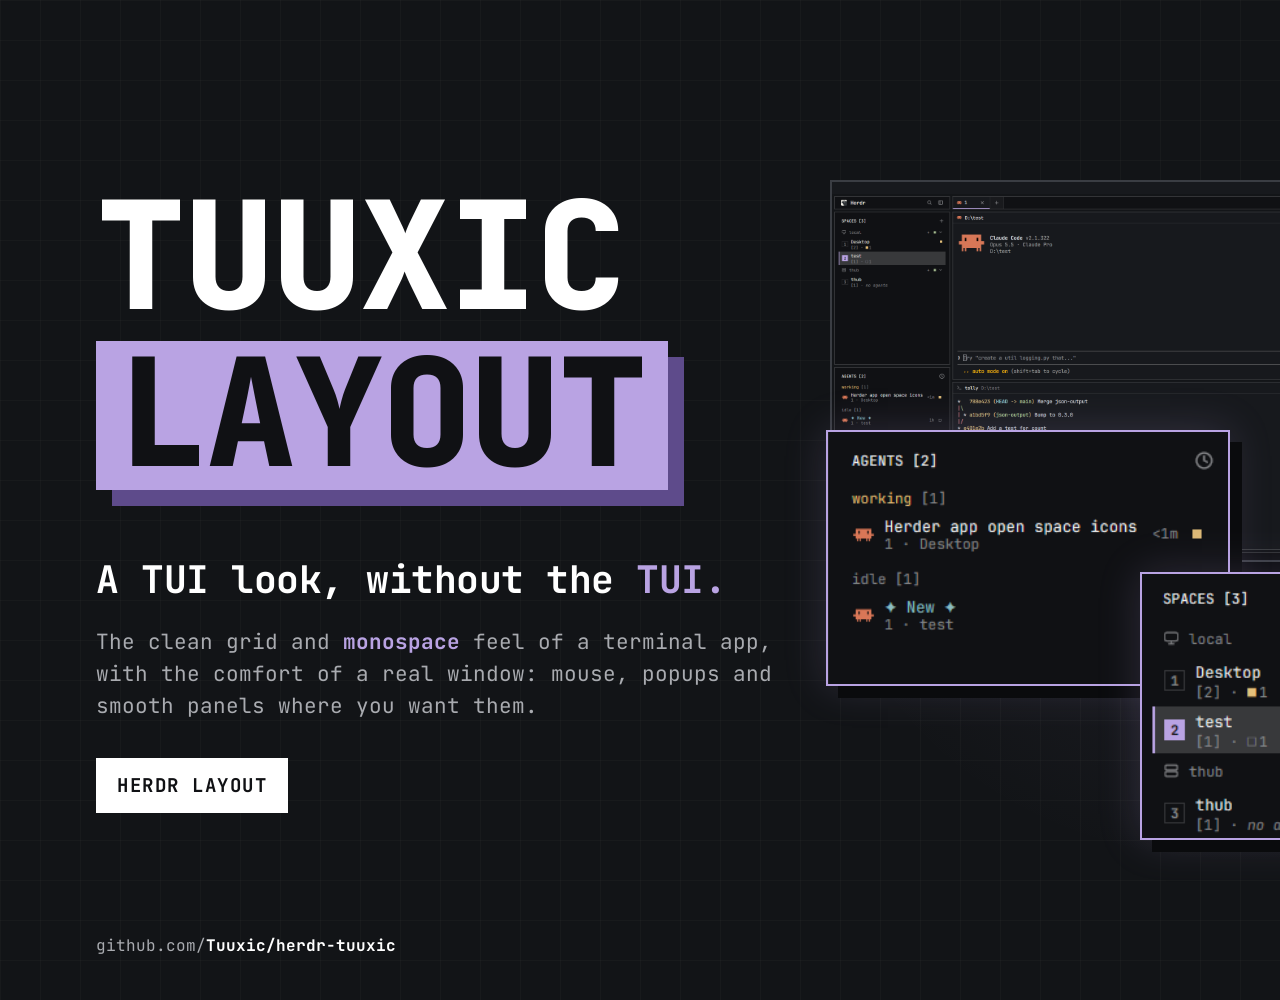
==== preview-src/index.html @ 79c4274a "Add preview-src: poster source and render script for preview.png Co-Authored-By: Claude Opus 5.5 <no" ====
<!doctype html><html><head><meta charset="utf-8"><title>Tuuxic preview</title>
<link rel="stylesheet" href="poster.css">
<style>:root{--accent:#b9a3e3;--accent-deep:#5e4b8b;--glow:rgba(185,163,227,.07)}
.blk{position:absolute;border:3px solid var(--fg);background:#181a1e}
.zoom{border-color:var(--accent)!important;box-shadow:12px 12px 0 #0a0b0d,0 0 40px rgba(185,163,227,.18)!important}
</style></head><body>
<div class="left" style="top:0;bottom:0;display:flex;flex-direction:column;justify-content:center">
  <div class="title" style="margin-top:0"><span class="plain">TUUXIC</span><span class="box">LAYOUT</span></div>
  <div class="head">A TUI look, without the <em>TUI.</em></div>
  <div class="body" style="max-width:690px">The clean grid and <b>monospace</b> feel of a terminal app, with the comfort of a real window: mouse, popups and smooth panels where you want them.</div>
  <div class="chips"><span class="chip solid">HERDR LAYOUT</span></div>
</div>
<div class="url">github.com/<b>Tuuxic/herdr-tuuxic</b></div>
<div class="shot" style="left:830px;top:180px;width:710px;height:382px"><img src="shot.png" style="left:0;top:0;transform:scale(.37);transform-origin:0 0"></div>
<div class="shot zoom" style="left:826px;top:430px;width:404px;height:256px"><img src="shot.png" style="left:-10px;top:-654px;transform:scale(1.3);transform-origin:0 0"></div>
<div class="shot zoom" style="left:1140px;top:572px;width:400px;height:268px"><img src="shot.png" style="left:-13px;top:-112px;transform:scale(1.3);transform-origin:0 0"></div>
</body></html>
---- preview-src/poster.css ----
@import url("https://fonts.googleapis.com/css2?family=JetBrains+Mono:wght@400;500;700;800&display=block");

:root {
  --bg: #121417;
  --fg: #ffffff;
  --muted: #a9abb0;
  --dim: #6c6e73;
  --line: #2a2d32;
}
* { margin: 0; padding: 0; box-sizing: border-box; }
html, body { width: 1600px; height: 1000px; overflow: hidden; }
body {
  background:
    radial-gradient(600px 500px at 1240px 520px, var(--glow), transparent 70%),
    linear-gradient(var(--grid) 1px, transparent 1px) 0 0 / 40px 40px,
    linear-gradient(90deg, var(--grid) 1px, transparent 1px) 0 0 / 40px 40px,
    var(--bg);
  --grid: rgba(255, 255, 255, 0.025);
  color: var(--fg);
  font-family: "JetBrains Mono", monospace;
  position: relative;
}

.left { position: absolute; left: 96px; top: 64px; width: 760px; }

.motif { height: 150px; position: relative; }
.rule { width: 560px; height: 6px; background: var(--fg); margin-top: 14px; }

.title { margin-top: 44px; font-weight: 800; line-height: 0.9; letter-spacing: -2px; }
.title .plain { font-size: 150px; display: block; }
.title .box {
  display: inline-block; margin-top: 18px; padding: 4px 22px 10px;
  font-size: 150px; background: var(--accent); color: #101114;
  box-shadow: 16px 16px 0 var(--accent-deep);
}

.head { margin-top: 64px; font-size: 38px; font-weight: 700; letter-spacing: -0.5px; }
.head em { font-style: normal; color: var(--accent); }
.body { margin-top: 22px; font-size: 21px; line-height: 32px; color: var(--muted); max-width: 720px; }
.body b { color: var(--accent); font-weight: 700; }

.chips { margin-top: 36px; display: flex; gap: 14px; }
.chip { font-size: 19px; font-weight: 700; letter-spacing: 1.5px; padding: 12px 18px; border: 3px solid var(--fg); }
.chip.solid { background: var(--fg); color: #101114; }

.url { position: absolute; left: 96px; bottom: 44px; font-size: 16px; color: var(--muted); }
.url b { color: var(--fg); font-weight: 700; }

.shot {
  position: absolute; overflow: hidden;
  border: 2px solid #3a3d43; background: #101114;
  box-shadow: 16px 16px 0 #0a0b0d;
}
.shot img { position: absolute; display: block; }

.cap {
  display: inline-flex; align-items: center; justify-content: center;
  height: 64px; min-width: 64px; padding: 0 16px;
  border: 3px solid var(--fg); border-bottom-width: 9px;
  font-size: 22px; font-weight: 700; color: var(--fg); background: #181a1e;
}
.cap.hot { background: var(--accent); color: #101114; border-color: var(--accent-deep); }
.tag {
  position: absolute; font-size: 14px; font-weight: 700; letter-spacing: 1px;
  padding: 4px 8px; background: var(--accent-deep); color: var(--fg);
}
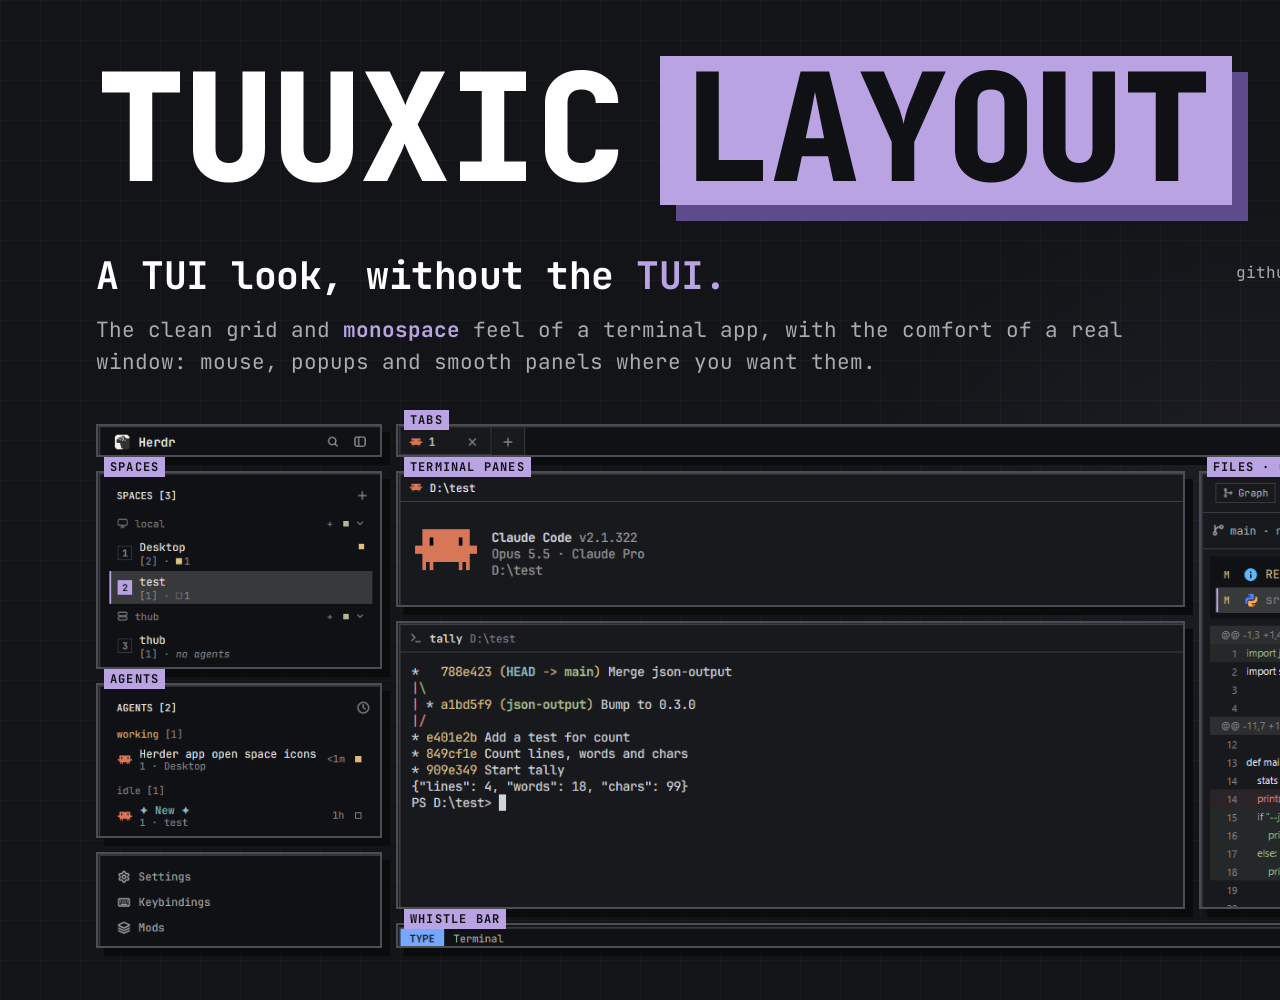
==== commit ae193a66: "Poster: composition E6, labelled layout blocks under a title band Co-Authored-By: Claude Opus 5.5 <n" ====
--- a/preview-src/index.html
+++ b/preview-src/index.html
@@ -1,17 +1,38 @@
 <!doctype html><html><head><meta charset="utf-8"><title>Tuuxic preview</title>
 <link rel="stylesheet" href="poster.css">
-<style>:root{--accent:#b9a3e3;--accent-deep:#5e4b8b;--glow:rgba(185,163,227,.07)}
-.blk{position:absolute;border:3px solid var(--fg);background:#181a1e}
-.zoom{border-color:var(--accent)!important;box-shadow:12px 12px 0 #0a0b0d,0 0 40px rgba(185,163,227,.18)!important}
-</style></head><body>
-<div class="left" style="top:0;bottom:0;display:flex;flex-direction:column;justify-content:center">
-  <div class="title" style="margin-top:0"><span class="plain">TUUXIC</span><span class="box">LAYOUT</span></div>
+</head><body>
+<!-- Composition E6: title band above the real layout's blocks, pulled apart 14px, labelled, cropped to content.
+     Blocks span x 96-1536 from y 424 at about 0.91x of shot.png; re-measure the crops after a new shot. -->
+<div class="title"><span class="plain">TUUXIC</span><span class="box">LAYOUT</span></div>
+<div class="copy">
   <div class="head">A TUI look, without the <em>TUI.</em></div>
-  <div class="body" style="max-width:690px">The clean grid and <b>monospace</b> feel of a terminal app, with the comfort of a real window: mouse, popups and smooth panels where you want them.</div>
-  <div class="chips"><span class="chip solid">HERDR LAYOUT</span></div>
+  <div class="body">The clean grid and <b>monospace</b> feel of a terminal app, with the comfort of a real window: mouse, popups and smooth panels where you want them.</div>
 </div>
+<div class="chips"><span class="chip solid">HERDR LAYOUT</span></div>
 <div class="url">github.com/<b>Tuuxic/herdr-tuuxic</b></div>
-<div class="shot" style="left:830px;top:180px;width:710px;height:382px"><img src="shot.png" style="left:0;top:0;transform:scale(.37);transform-origin:0 0"></div>
-<div class="shot zoom" style="left:826px;top:430px;width:404px;height:256px"><img src="shot.png" style="left:-10px;top:-654px;transform:scale(1.3);transform-origin:0 0"></div>
-<div class="shot zoom" style="left:1140px;top:572px;width:400px;height:268px"><img src="shot.png" style="left:-13px;top:-112px;transform:scale(1.3);transform-origin:0 0"></div>
+
+<!-- sidebar: brand, spaces, agents, footer -->
+<div class="shot" style="left:96.0px;top:424.0px;width:285.7px;height:32.8px"><img src="shot.png" style="left:-5.5px;top:-34.6px;width:1747.2px"></div>
+<div class="shot" style="left:96.0px;top:470.8px;width:285.7px;height:198.4px"><img src="shot.png" style="left:-5.5px;top:-72.8px;width:1747.2px"></div>
+<span class="tag" style="left:104px;top:457px">SPACES</span>
+<div class="shot" style="left:96.0px;top:683.1px;width:285.7px;height:154.7px"><img src="shot.png" style="left:-5.5px;top:-455.0px;width:1747.2px"></div>
+<span class="tag" style="left:104px;top:669px">AGENTS</span>
+<div class="shot" style="left:96.0px;top:851.8px;width:285.7px;height:96.5px"><img src="shot.png" style="left:-5.5px;top:-837.2px;width:1747.2px"></div>
+
+<!-- tab bar: left part, then its right end (Files/Changes buttons) joined on -->
+<div class="shot" style="left:395.7px;top:424.0px;width:1140.3px;height:32.8px"><img src="shot.png" style="left:-294.8px;top:-34.6px;width:1747.2px"><img src="shot.png" style="left:-599.7px;top:-34.6px;width:1747.2px;clip-path:inset(0 0 0 1578.9px)"></div>
+<span class="tag" style="left:404px;top:410px">TABS</span>
+
+<!-- terminal panes: agent on top, git log below -->
+<div class="shot" style="left:395.7px;top:470.8px;width:789.6px;height:136.5px"><img src="shot.png" style="left:-294.8px;top:-72.8px;width:1747.2px"></div>
+<div class="shot" style="left:395.7px;top:621.3px;width:789.6px;height:287.6px"><img src="shot.png" style="left:-294.8px;top:-491.4px;width:1747.2px"></div>
+<span class="tag" style="left:404px;top:457px">TERMINAL PANES</span>
+
+<!-- Files/Changes panel -->
+<div class="shot" style="left:1199.3px;top:470.8px;width:336.7px;height:438.1px"><img src="shot.png" style="left:-1405.0px;top:-72.8px;width:1747.2px"></div>
+<span class="tag" style="left:1207px;top:457px">FILES · CHANGES</span>
+
+<!-- whistle bar -->
+<div class="shot" style="left:395.7px;top:922.8px;width:1140.3px;height:25.5px"><img src="shot.png" style="left:-294.8px;top:-908.2px;width:1747.2px"></div>
+<span class="tag" style="left:404px;top:909px">WHISTLE BAR</span>
 </body></html>
--- a/preview-src/poster.css
+++ b/preview-src/poster.css
@@ -6,6 +6,9 @@
   --muted: #a9abb0;
   --dim: #6c6e73;
   --line: #2a2d32;
+  --accent: #b9a3e3;
+  --accent-deep: #5e4b8b;
+  --glow: rgba(185, 163, 227, 0.07);
 }
 * { margin: 0; padding: 0; box-sizing: border-box; }
 html, body { width: 1600px; height: 1000px; overflow: hidden; }
@@ -21,46 +24,41 @@
   position: relative;
 }
 
-.left { position: absolute; left: 96px; top: 64px; width: 760px; }
-
-.motif { height: 150px; position: relative; }
-.rule { width: 560px; height: 6px; background: var(--fg); margin-top: 14px; }
-
-.title { margin-top: 44px; font-weight: 800; line-height: 0.9; letter-spacing: -2px; }
-.title .plain { font-size: 150px; display: block; }
+/* title band: one-line title, tagline and body, chip and URL at the right */
+.title {
+  position: absolute; left: 96px; top: 56px;
+  font-weight: 800; line-height: 0.9; letter-spacing: -2px; white-space: nowrap;
+}
+.title .plain { font-size: 150px; display: inline-block; margin-right: 36px; }
 .title .box {
-  display: inline-block; margin-top: 18px; padding: 4px 22px 10px;
+  display: inline-block; padding: 4px 22px 10px;
   font-size: 150px; background: var(--accent); color: #101114;
   box-shadow: 16px 16px 0 var(--accent-deep);
 }
 
-.head { margin-top: 64px; font-size: 38px; font-weight: 700; letter-spacing: -0.5px; }
+.copy { position: absolute; left: 96px; top: 250px; width: 1100px; }
+.head { font-size: 38px; font-weight: 700; letter-spacing: -0.5px; }
 .head em { font-style: normal; color: var(--accent); }
-.body { margin-top: 22px; font-size: 21px; line-height: 32px; color: var(--muted); max-width: 720px; }
+.body { margin-top: 14px; font-size: 21px; line-height: 32px; color: var(--muted); max-width: 1100px; }
 .body b { color: var(--accent); font-weight: 700; }
 
-.chips { margin-top: 36px; display: flex; gap: 14px; }
+.chips { position: absolute; right: 64px; top: 70px; display: flex; flex-direction: column; align-items: flex-end; gap: 14px; }
 .chip { font-size: 19px; font-weight: 700; letter-spacing: 1.5px; padding: 12px 18px; border: 3px solid var(--fg); }
 .chip.solid { background: var(--fg); color: #101114; }
 
-.url { position: absolute; left: 96px; bottom: 44px; font-size: 16px; color: var(--muted); }
+.url { position: absolute; right: 64px; top: 262px; font-size: 16px; color: var(--muted); }
 .url b { color: var(--fg); font-weight: 700; }
 
+/* layout blocks: crops of shot.png, pulled apart, each img positioned to show its block */
 .shot {
   position: absolute; overflow: hidden;
-  border: 2px solid #3a3d43; background: #101114;
-  box-shadow: 16px 16px 0 #0a0b0d;
+  border: 2px solid #4a4d55; background: #101114;
+  box-shadow: 8px 8px 0 #0a0b0d;
 }
 .shot img { position: absolute; display: block; }
 
-.cap {
-  display: inline-flex; align-items: center; justify-content: center;
-  height: 64px; min-width: 64px; padding: 0 16px;
-  border: 3px solid var(--fg); border-bottom-width: 9px;
-  font-size: 22px; font-weight: 700; color: var(--fg); background: #181a1e;
+.tag {
+  position: absolute; z-index: 2;
+  font-size: 12px; font-weight: 700; letter-spacing: 1.2px;
+  padding: 2px 6px; background: var(--accent); color: #101114;
 }
-.cap.hot { background: var(--accent); color: #101114; border-color: var(--accent-deep); }
-.tag {
-  position: absolute; font-size: 14px; font-weight: 700; letter-spacing: 1px;
-  padding: 4px 8px; background: var(--accent-deep); color: var(--fg);
-}
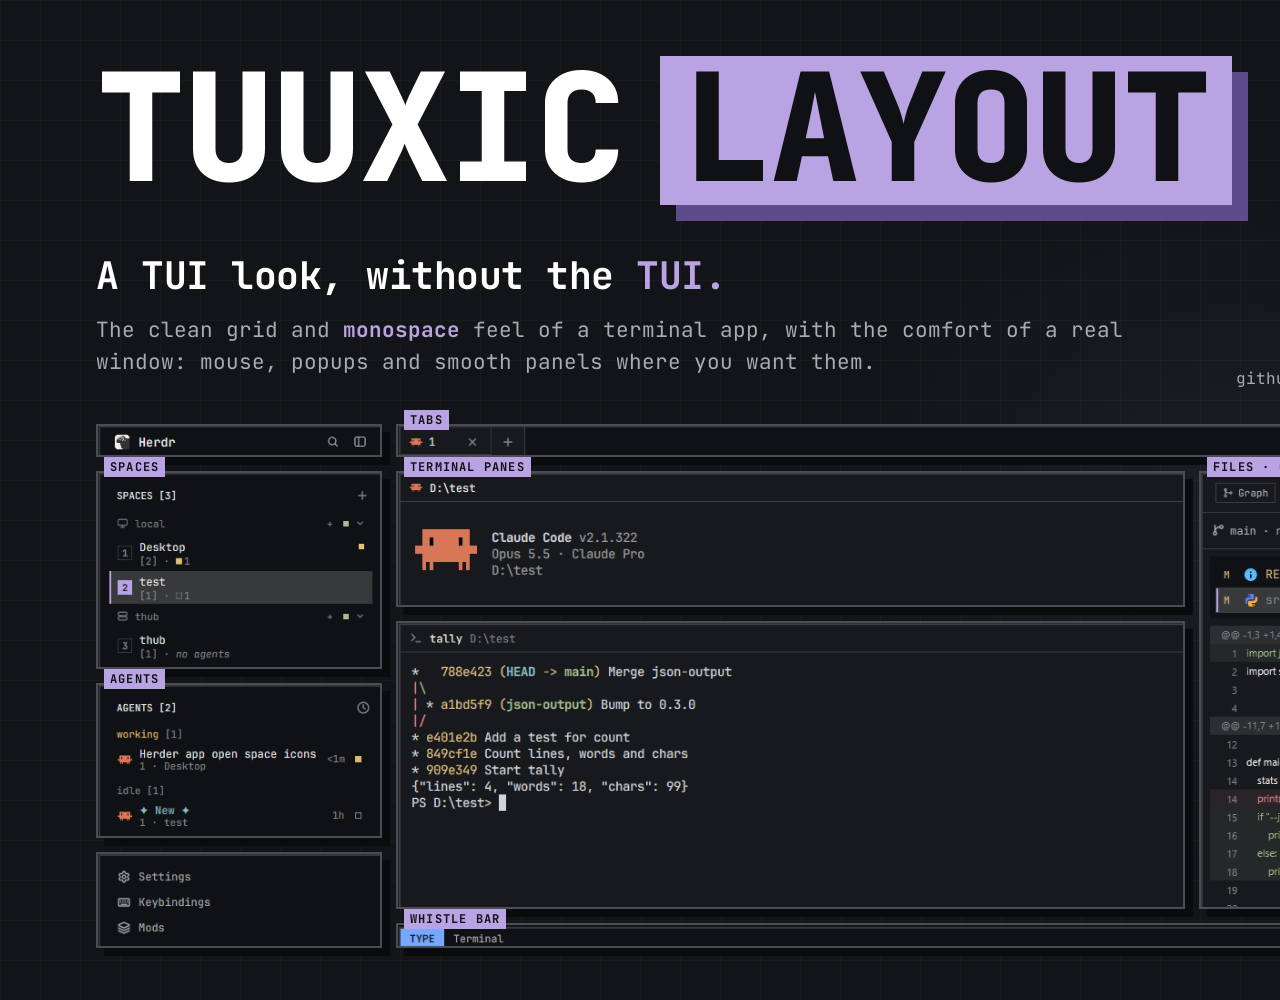
==== commit 65c5c96f: "Poster: render E6 to preview.png, with the v1.0 chip and the URL on the body's last line Co-Authored" ====
--- a/preview-src/index.html
+++ b/preview-src/index.html
@@ -8,7 +8,7 @@
   <div class="head">A TUI look, without the <em>TUI.</em></div>
   <div class="body">The clean grid and <b>monospace</b> feel of a terminal app, with the comfort of a real window: mouse, popups and smooth panels where you want them.</div>
 </div>
-<div class="chips"><span class="chip solid">HERDR LAYOUT</span></div>
+<div class="chips"><span class="chip solid">HERDR LAYOUT</span><span class="chip">v1.0</span></div>
 <div class="url">github.com/<b>Tuuxic/herdr-tuuxic</b></div>
 
 <!-- sidebar: brand, spaces, agents, footer -->
--- a/preview-src/poster.css
+++ b/preview-src/poster.css
@@ -24,7 +24,7 @@
   position: relative;
 }
 
-/* title band: one-line title, tagline and body, chip and URL at the right */
+/* title band: one-line title, tagline and body; chips at the right, URL right-aligned on the body's last line */
 .title {
   position: absolute; left: 96px; top: 56px;
   font-weight: 800; line-height: 0.9; letter-spacing: -2px; white-space: nowrap;
@@ -46,7 +46,7 @@
 .chip { font-size: 19px; font-weight: 700; letter-spacing: 1.5px; padding: 12px 18px; border: 3px solid var(--fg); }
 .chip.solid { background: var(--fg); color: #101114; }
 
-.url { position: absolute; right: 64px; top: 262px; font-size: 16px; color: var(--muted); }
+.url { position: absolute; right: 64px; top: 368px; font-size: 16px; color: var(--muted); }
 .url b { color: var(--fg); font-weight: 700; }
 
 /* layout blocks: crops of shot.png, pulled apart, each img positioned to show its block */
